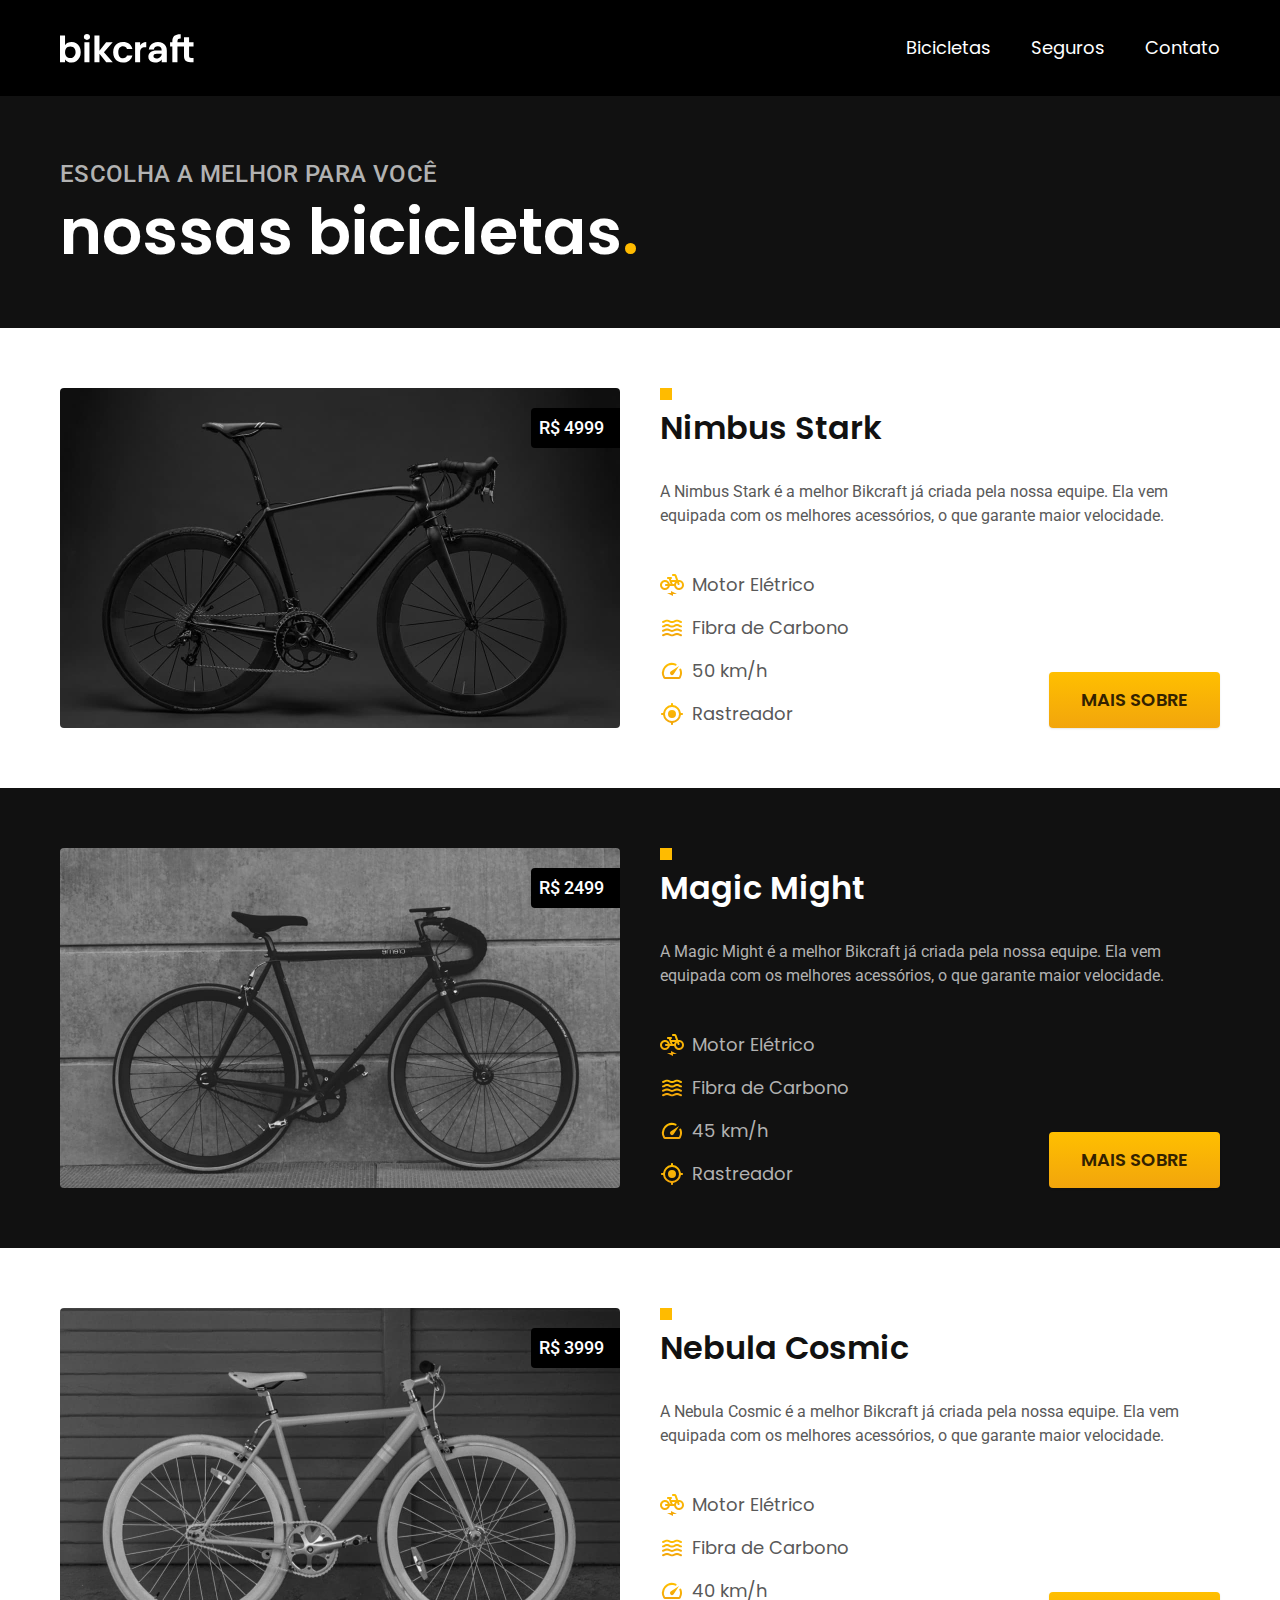
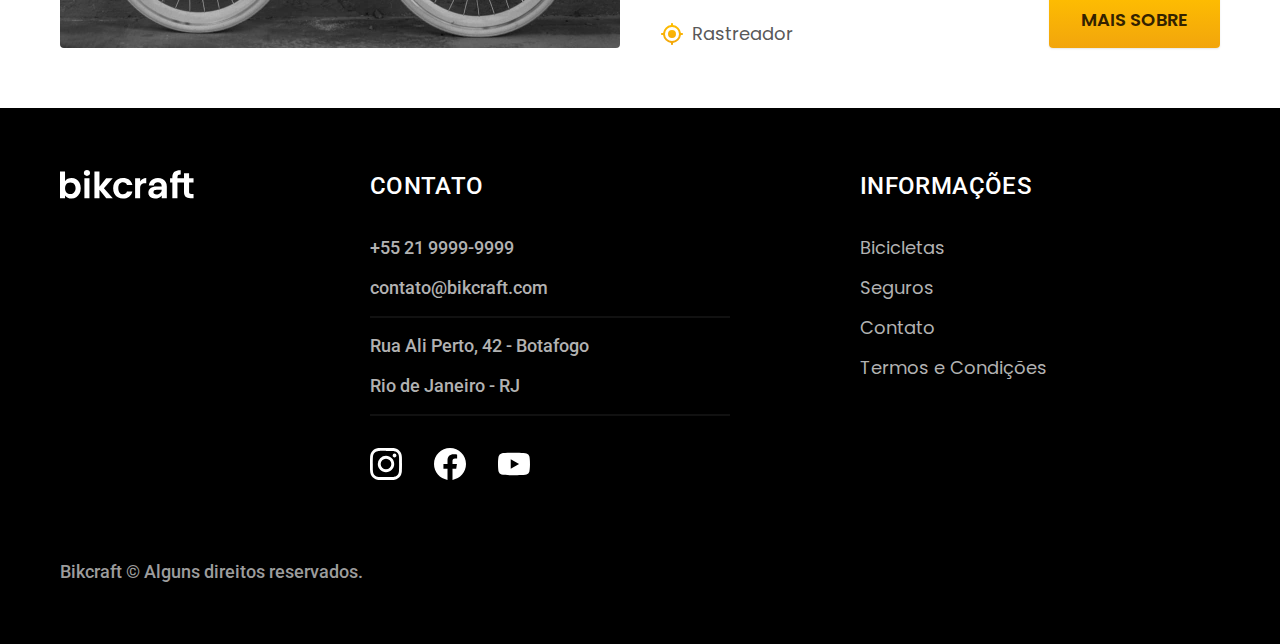
==== bicicletas.html @ d2ba6ff3 "bicicletas desktop" ====
<!DOCTYPE html>
<html lang="pt-BR">

<head>
  <meta charset="UTF-8">
  <meta http-equiv="X-UA-Compatible" content="IE=edge">
  <meta name="viewport" content="width=device-width, initial-scale=1.0">
  <title>Bicicletas | Bikcraft</title>
  <meta name="description" content="Bicicletas">
  <link rel="preconnect" href="https://fonts.googleapis.com">
  <link rel="preconnect" href="https://fonts.gstatic.com" crossorigin>
  <link href="https://fonts.googleapis.com/css2?family=Merriweather:ital,wght@1,900&family=Poppins:wght@400;600&family=Roboto:wght@400;500&display=swap" rel="stylesheet">
  <link rel="stylesheet" href="./css/style.css">
</head>

<body id="bicicletas">
  <header class="header-bg">
    <div class="header container">
      <a href="./"><img src="./img/bikcraft.svg" alt="Bikcraft"></a>
      <nav aria-label="primaria">
        <ul class="header-menu font-1-m cor-0">
          <li><a href="./bicicletas.html">Bicicletas</a></li>
          <li><a href="./seguros.html">Seguros</a></li>
          <li><a href="./contato.html">Contato</a></li>
        </ul>
      </nav>
    </div>
  </header>

  <main>

    <div class="titulo-bg">
      <div class="titulo container">
        <p class="font-2-l-b cor-5">Escolha a melhor para você</p>
        <h1 class="font-1-xxl cor-0">nossas bicicletas<span class="cor-p1">.</span></h1>
      </div>
    </div>

    <div class="bicicletas container">
      <div class="bicicletas-imagem">
        <img src="./img/bicicletas/nimbus.jpg" alt="Bicicleta preta">
        <span class="font-2-m cor-0">R$ 4999</span>
      </div>
      <div class="bicicletas-conteudo">
        <h2 class="font-1-xl">Nimbus Stark</h2>
        <p class="font-2-s cor-8">A Nimbus Stark é a melhor Bikcraft já criada pela nossa equipe. Ela vem equipada com os melhores acessórios, o que garante maior velocidade.</p>
        <ul class="font-1-m cor-8">
          <li>
            <img src="./img/icones/eletrica.svg" alt="">
            Motor Elétrico
          </li>
          <li>
            <img src="./img/icones/carbono.svg" alt="">
            Fibra de Carbono
          </li>
          <li>
            <img src="./img/icones/velocidade.svg" alt="">
            50 km/h
          </li>
          <li>
            <img src="./img/icones/rastreador.svg" alt="">
            Rastreador
          </li>
        </ul>
        <a class="botao seta" href="./bicicletas/nimbus.html">Mais Sobre</a>
      </div>
    </div>

    <div class="bicicletas-bg">
      <div class="bicicletas container">
        <div class="bicicletas-imagem">
          <img src="./img/bicicletas/magic.jpg" alt="Bicicleta preta">
          <span class="font-2-m cor-0">R$ 2499</span>
        </div>
        <div class="bicicletas-conteudo">
          <h2 class="font-1-xl cor-0">Magic Might</h2>
          <p class="font-2-s cor-5">A Magic Might é a melhor Bikcraft já criada pela nossa equipe. Ela vem equipada com os melhores acessórios, o que garante maior velocidade.</p>
          <ul class="font-1-m cor-5">
            <li>
              <img src="./img/icones/eletrica.svg" alt="">
              Motor Elétrico
            </li>
            <li>
              <img src="./img/icones/carbono.svg" alt="">
              Fibra de Carbono
            </li>
            <li>
              <img src="./img/icones/velocidade.svg" alt="">
              45 km/h
            </li>
            <li>
              <img src="./img/icones/rastreador.svg" alt="">
              Rastreador
            </li>
          </ul>
          <a class="botao seta" href="./bicicletas/magic.html">Mais Sobre</a>
        </div>
      </div>
    </div>

    <div class="bicicletas container">
      <div class="bicicletas-imagem">
        <img src="./img/bicicletas/nebula.jpg" alt="Bicicleta preta">
        <span class="font-2-m cor-0">R$ 3999</span>
      </div>
      <div class="bicicletas-conteudo">
        <h2 class="font-1-xl">Nebula Cosmic</h2>
        <p class="font-2-s cor-8">A Nebula Cosmic é a melhor Bikcraft já criada pela nossa equipe. Ela vem equipada com os melhores acessórios, o que garante maior velocidade.</p>
        <ul class="font-1-m cor-8">
          <li>
            <img src="./img/icones/eletrica.svg" alt="">
            Motor Elétrico
          </li>
          <li>
            <img src="./img/icones/carbono.svg" alt="">
            Fibra de Carbono
          </li>
          <li>
            <img src="./img/icones/velocidade.svg" alt="">
            40 km/h
          </li>
          <li>
            <img src="./img/icones/rastreador.svg" alt="">
            Rastreador
          </li>
        </ul>
        <a class="botao seta" href="./bicicletas/nebula.html">Mais Sobre</a>
      </div>
    </div>

  </main>

  <footer class="footer-bg">
    <div class="footer container">
      <img src="./img/bikcraft.svg" alt="Bikcraft">
      <div class="footer-contato">
        <h3 class="font-2-l-b cor-0">Contato</h3>
        <ul class="font-2-m cor-5">
          <li><a href="tel:+552199999999">+55 21 9999-9999</a></li>
          <li><a href="mailto:contato@bikcraft.com">contato@bikcraft.com</a></li>
          <li>Rua Ali Perto, 42 - Botafogo</li>
          <li>Rio de Janeiro - RJ</li>
        </ul>
        <div class="footer-redes">
          <a href="./">
            <img src="./img/redes/instagram.svg" alt="Instagram">
          </a>
          <a href="./">
            <img src="./img/redes/facebook.svg" alt="Facebook">
          </a>
          <a href="./">
            <img src="./img/redes/youtube.svg" alt="Youtube">
          </a>
        </div>
      </div>
      <div class="footer-informacoes">
        <h3 class="font-2-l-b cor-0">Informações</h3>
        <nav>
          <ul class="font-1-m cor-5">
            <li><a href="./bicicletas.html">Bicicletas</a></li>
            <li><a href="./seguros.html">Seguros</a></li>
            <li><a href="./contato.html">Contato</a></li>
            <li><a href="./termos.html">Termos e Condições</a></li>
          </ul>
        </nav>
      </div>
      <p class="footer-copy font-2-m cor-6">Bikcraft © Alguns direitos reservados.</p>
    </div>
  </footer>
</body>

</html>
---- css/style.css ----
@import "./global/global.css";
@import "./utilidades/tipografia.css";
@import "./utilidades/cores.css";

@import "./global/header.css";
@import "./global/footer.css";

/* Utilidades */
@import "./utilidades/componentes.css";

/* Home */
@import "./home/introducao.css";
@import "./home/tecnologia.css";
@import "./home/parceiros.css";
@import "./home/depoimento.css";

/* Bicicletas */
@import "./bicicletas/bicicletas-lista.css";
@import "./bicicletas/bicicletas.css";

/* Seguros */
@import "./seguros/seguros.css";

/* Termos */
@import "./termos/termos.css";
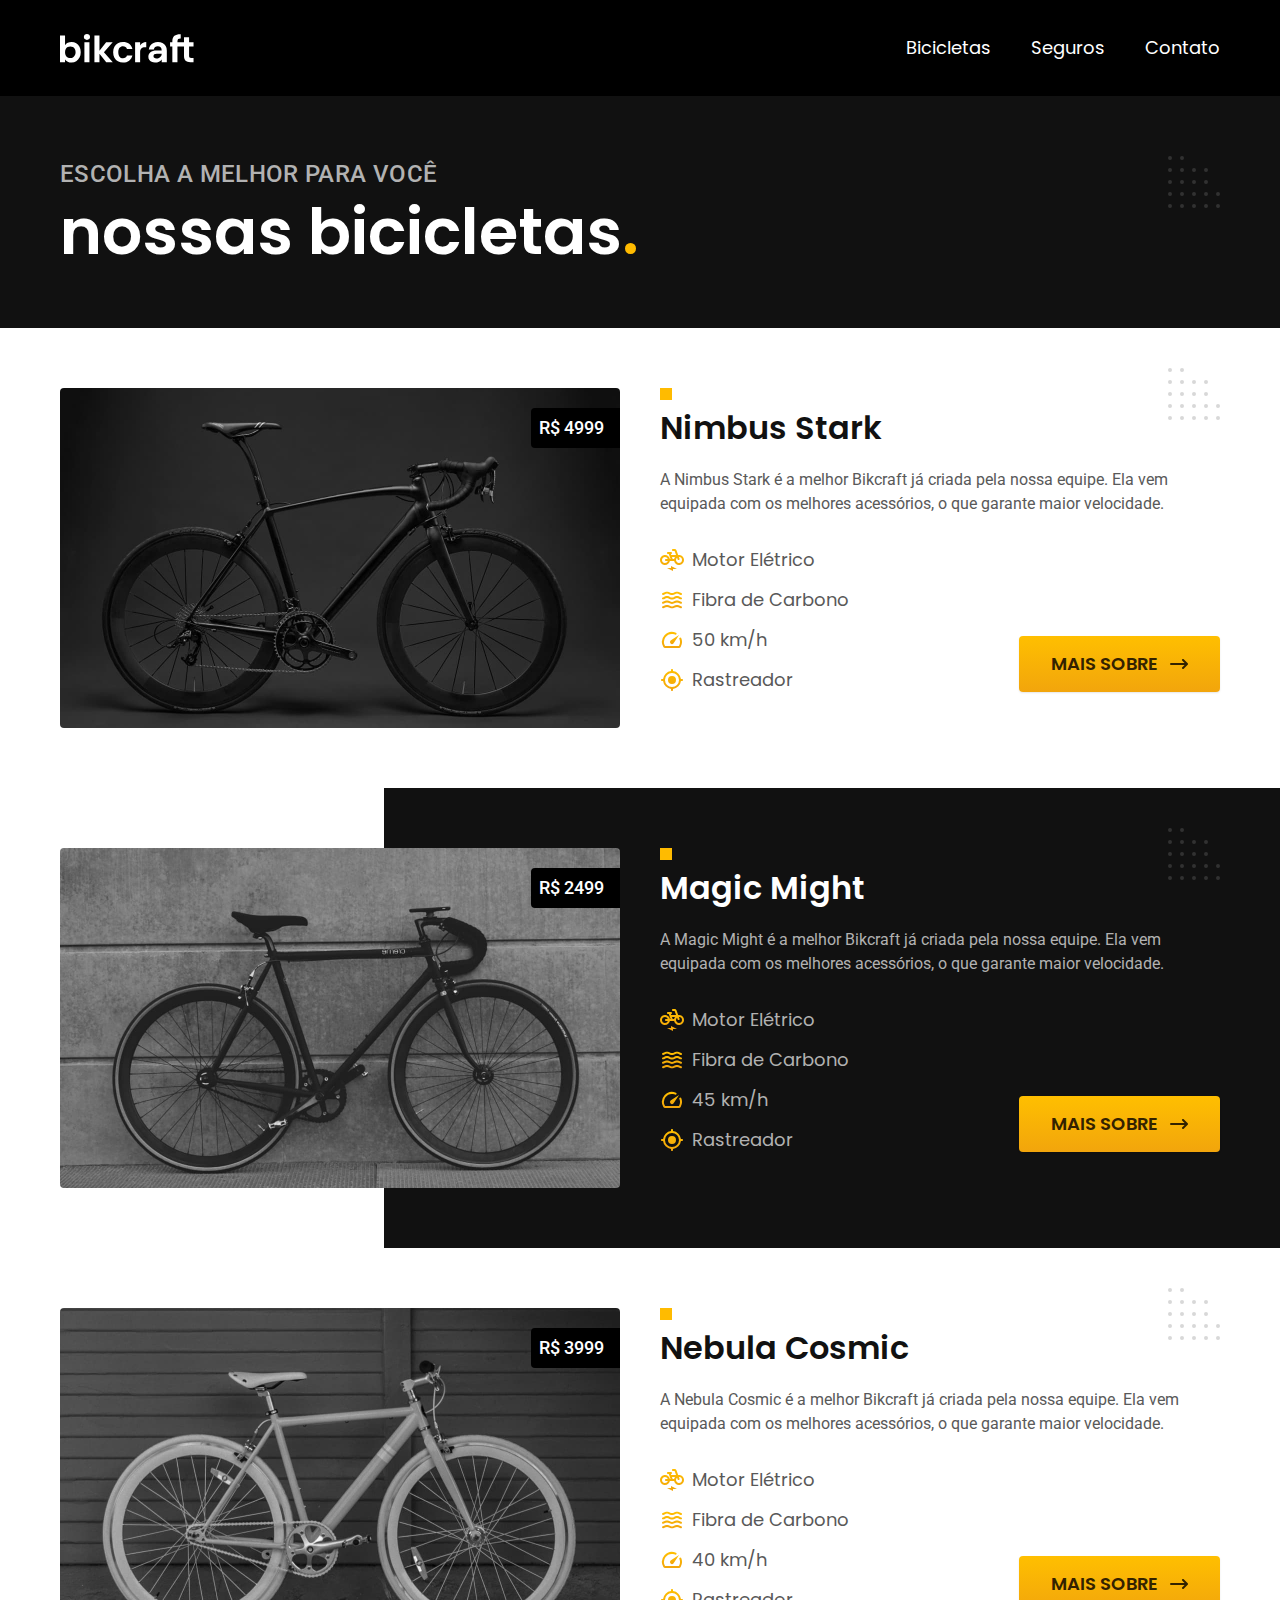
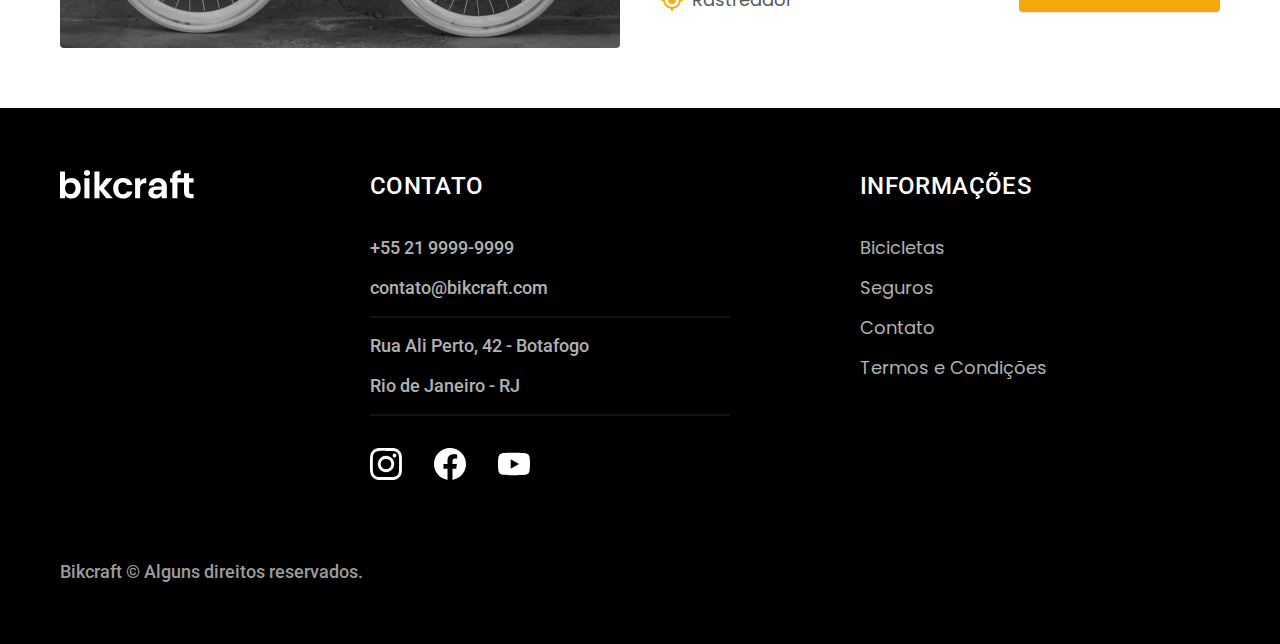
==== commit 9fd215d2: "otimizações" ====
--- a/bicicletas.html
+++ b/bicicletas.html
@@ -10,6 +10,7 @@
   <link rel="preconnect" href="https://fonts.googleapis.com">
   <link rel="preconnect" href="https://fonts.gstatic.com" crossorigin>
   <link href="https://fonts.googleapis.com/css2?family=Merriweather:ital,wght@1,900&family=Poppins:wght@400;600&family=Roboto:wght@400;500&display=swap" rel="stylesheet">
+  <link rel="preload" href="./css/style.css" as="style">
   <link rel="stylesheet" href="./css/style.css">
 </head>
 
--- a/css/style.css
+++ b/css/style.css
@@ -7,6 +7,7 @@
 
 /* Utilidades */
 @import "./utilidades/componentes.css";
+@import "./utilidades/formulario.css";
 
 /* Home */
 @import "./home/introducao.css";
@@ -18,8 +19,22 @@
 @import "./bicicletas/bicicletas-lista.css";
 @import "./bicicletas/bicicletas.css";
 
+/* Bicicleta */
+
+@import "./bicicleta/bicicleta.css";
+@import "./bicicleta/seguro.css";
+
 /* Seguros */
 @import "./seguros/seguros.css";
+@import "./seguros/vantagens.css";
+@import "./seguros/perguntas.css";
+
+/* Contato */
+@import "./contato/contato.css";
+@import "./contato/lojas.css";
+
+/* Orcamento */
+@import "./orcamento/orcamento.css";
 
 /* Termos */
 @import "./termos/termos.css";
--- a/css/style.css
+++ b/css/style.css
@@ -7,6 +7,7 @@
 
 /* Utilidades */
 @import "./utilidades/componentes.css";
+@import "./utilidades/formulario.css";
 
 /* Home */
 @import "./home/introducao.css";
@@ -18,8 +19,22 @@
 @import "./bicicletas/bicicletas-lista.css";
 @import "./bicicletas/bicicletas.css";
 
+/* Bicicleta */
+
+@import "./bicicleta/bicicleta.css";
+@import "./bicicleta/seguro.css";
+
 /* Seguros */
 @import "./seguros/seguros.css";
+@import "./seguros/vantagens.css";
+@import "./seguros/perguntas.css";
+
+/* Contato */
+@import "./contato/contato.css";
+@import "./contato/lojas.css";
+
+/* Orcamento */
+@import "./orcamento/orcamento.css";
 
 /* Termos */
 @import "./termos/termos.css";
